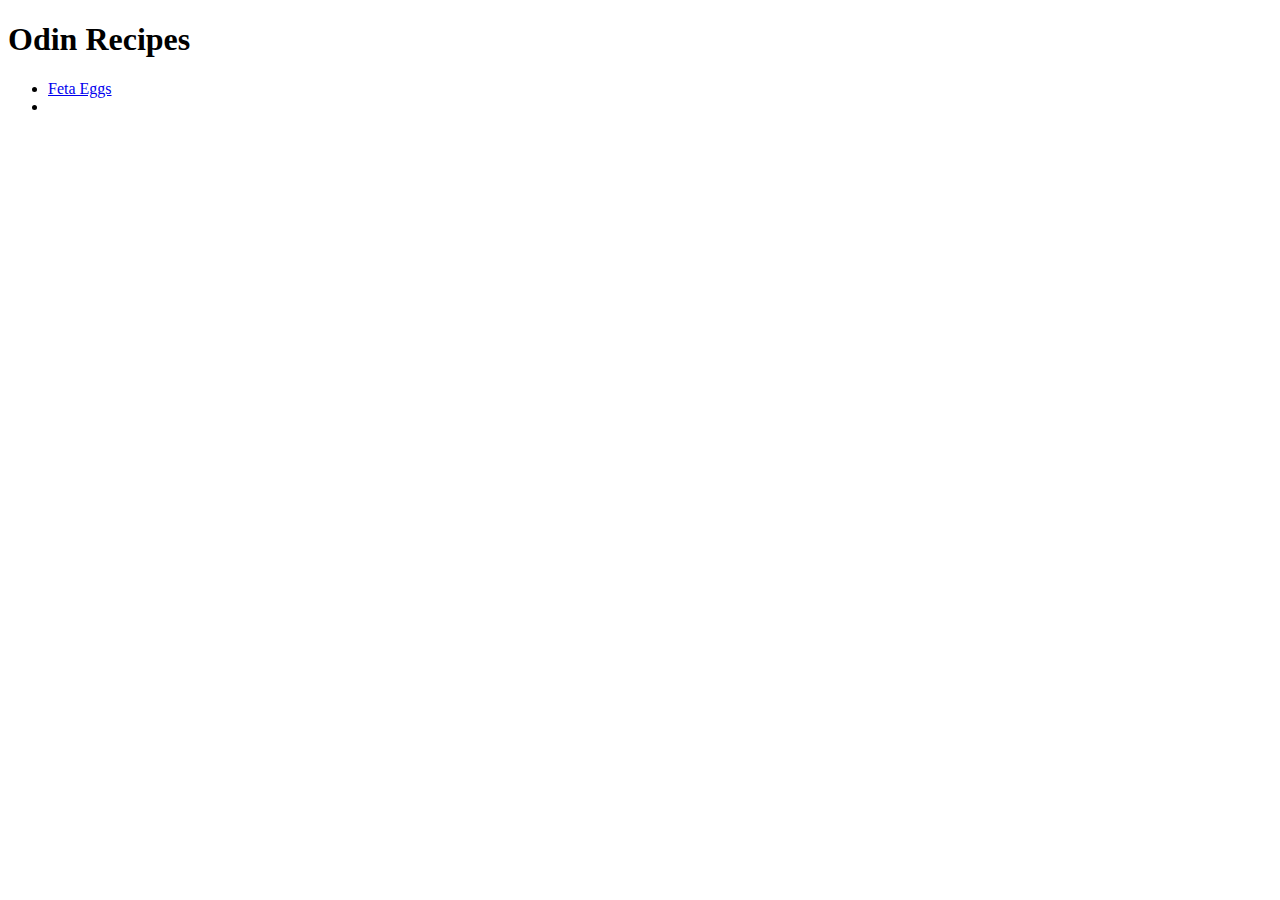
==== index.html @ 8c756f8e "Construct index.html for recipes project" ====
<!DOCTYPE html>
<html lang="en">
<head>
    <meta charset="UTF-8">
    <meta http-equiv="X-UA-Compatible" content="IE=edge">
    <meta name="viewport" content="width=device-width, initial-scale=1.0">
    <title>Odin Recipes</title>
</head>
<body>
    <h1>Odin Recipes</h1>
    <ul>
        <li><a href="recipes/feta-eggs-recipe.html">Feta Eggs</a></li>
        <li></li>
    </ul>
</body>
</html>
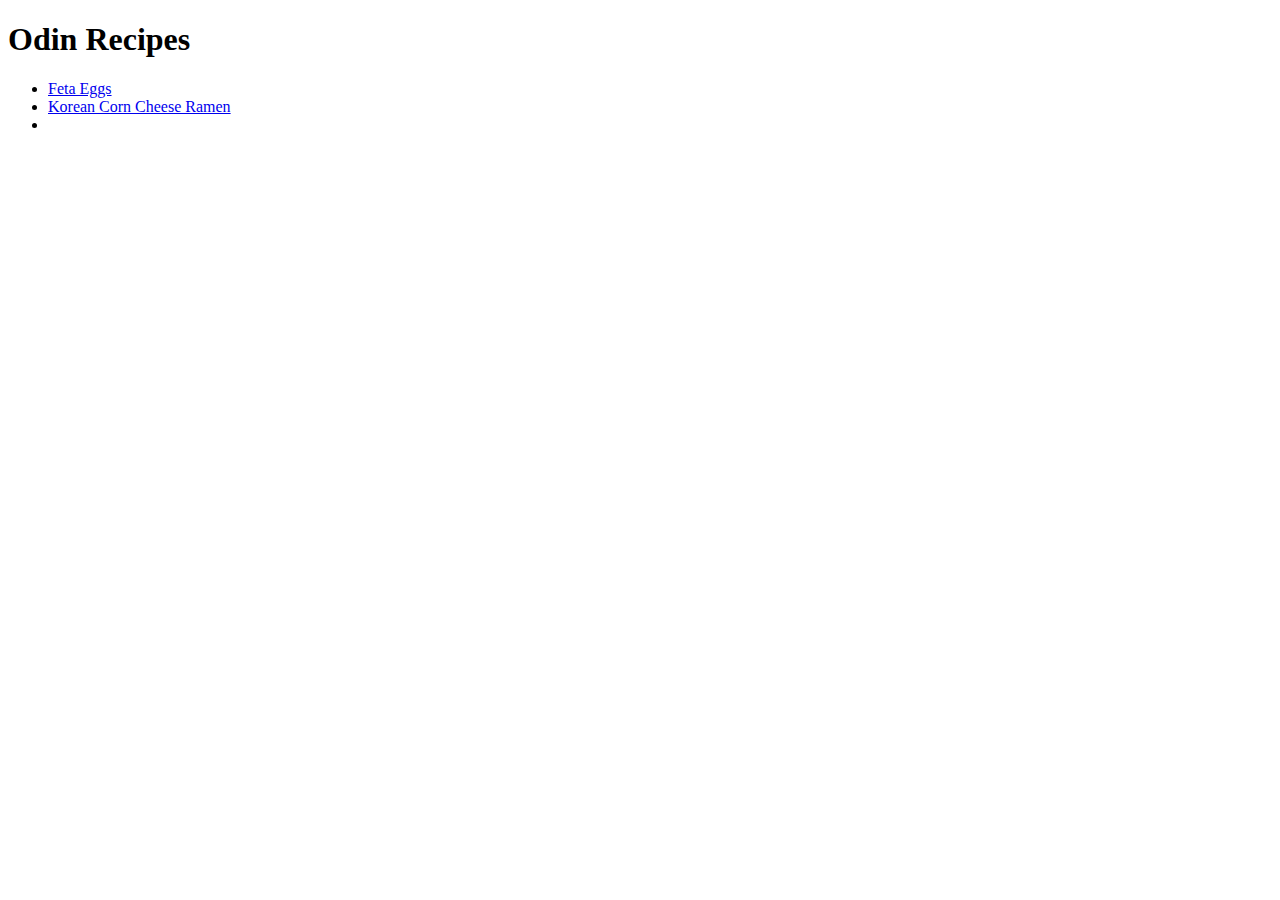
==== commit 9833dba0: "Add korean-corn-cheese-ramen-recipe.html" ====
--- a/index.html
+++ b/index.html
@@ -10,6 +10,7 @@
     <h1>Odin Recipes</h1>
     <ul>
         <li><a href="recipes/feta-eggs-recipe.html">Feta Eggs</a></li>
+        <li><a href="recipes/korean-corn-cheese-ramen.html">Korean Corn Cheese Ramen</a></li>
         <li></li>
     </ul>
 </body>
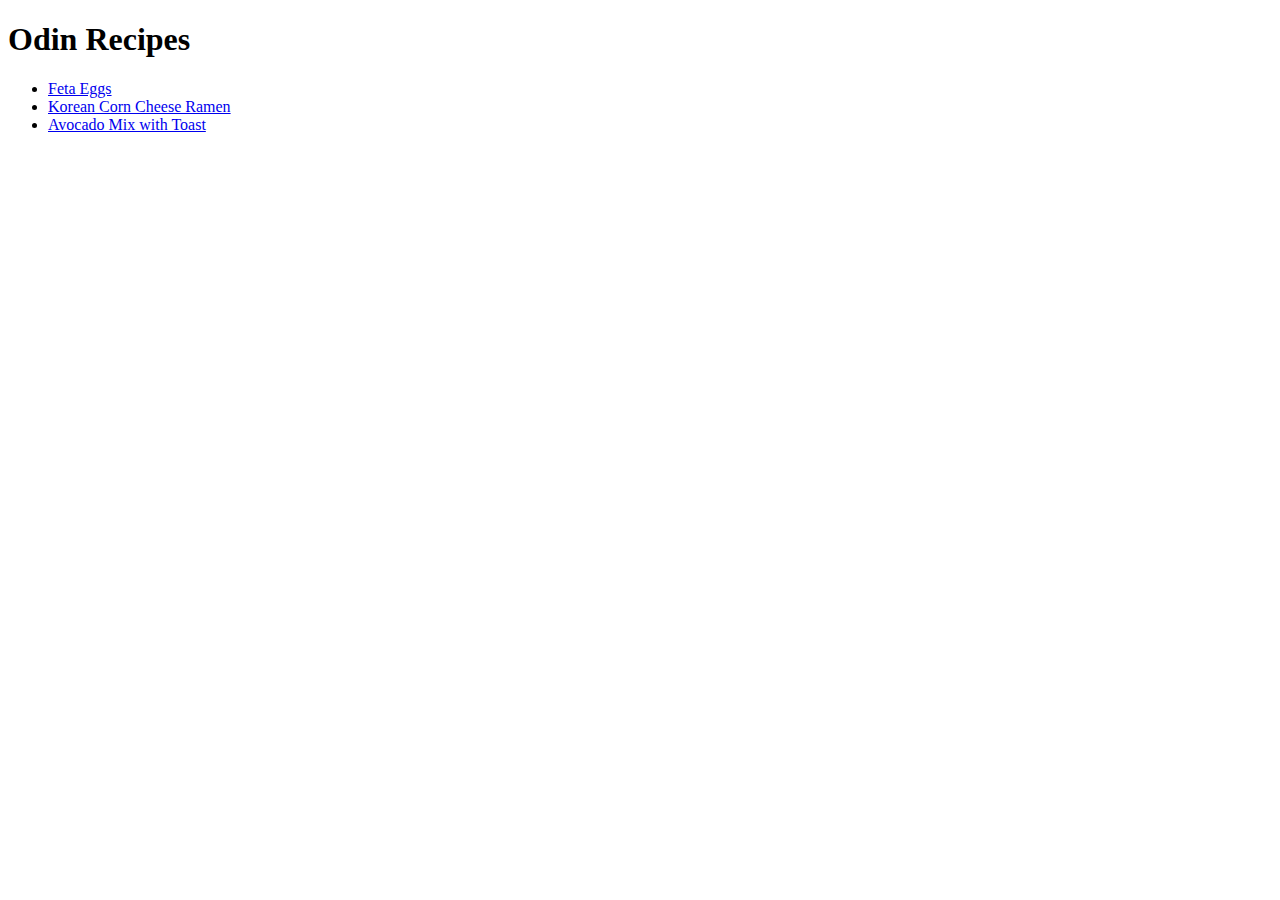
==== commit 6f641ee8: "Add avocado-mix-toast.html" ====
--- a/index.html
+++ b/index.html
@@ -11,7 +11,7 @@
     <ul>
         <li><a href="recipes/feta-eggs-recipe.html">Feta Eggs</a></li>
         <li><a href="recipes/korean-corn-cheese-ramen.html">Korean Corn Cheese Ramen</a></li>
-        <li></li>
+        <li><a href="recipes/avocado-mix-toast.html">Avocado Mix with Toast</a></li>
     </ul>
 </body>
 </html>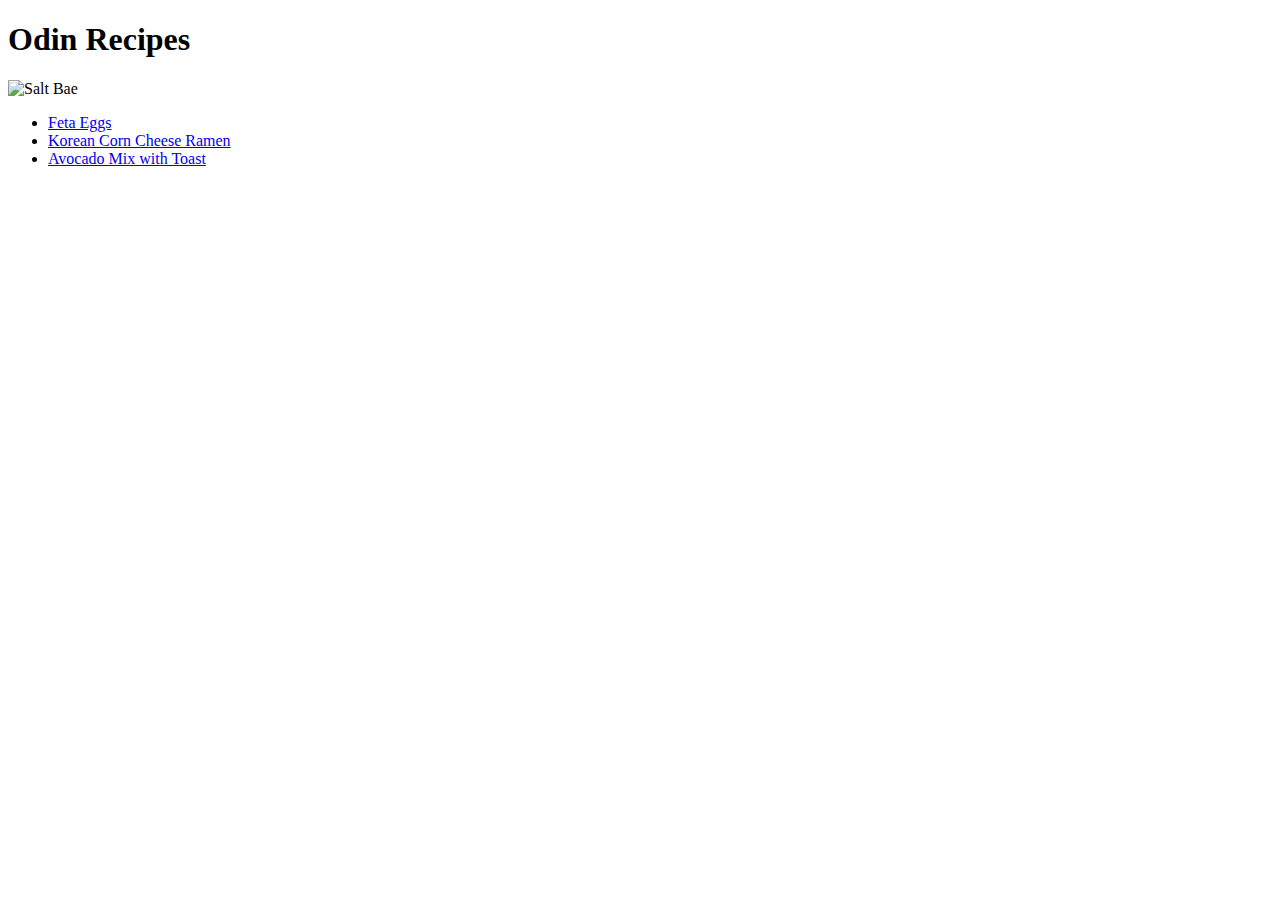
==== commit 795d45b4: "Update index.html" ====
--- a/index.html
+++ b/index.html
@@ -8,6 +8,7 @@
 </head>
 <body>
     <h1>Odin Recipes</h1>
+    <img src="https://media-cldnry.s-nbcnews.com/image/upload/t_fit-760w,f_auto,q_auto:best/newscms/2017_05/1890591/170203-salt-bae-mn-1530.jpg" alt="Salt Bae">
     <ul>
         <li><a href="recipes/feta-eggs-recipe.html">Feta Eggs</a></li>
         <li><a href="recipes/korean-corn-cheese-ramen.html">Korean Corn Cheese Ramen</a></li>
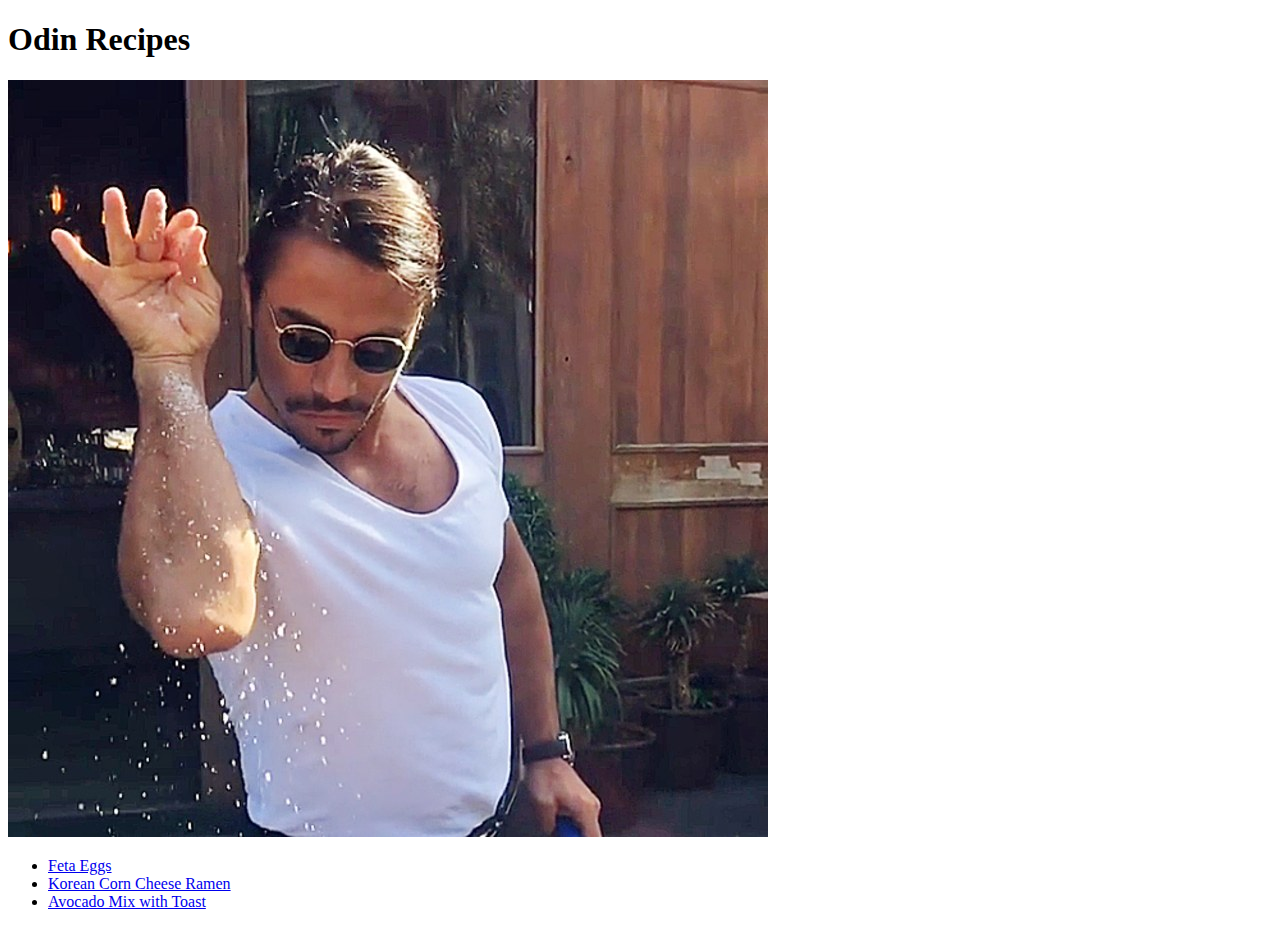
==== commit 0c2ee4a9: "Embed local images and update HTML files" ====
--- a/index.html
+++ b/index.html
@@ -8,7 +8,7 @@
 </head>
 <body>
     <h1>Odin Recipes</h1>
-    <img src="https://media-cldnry.s-nbcnews.com/image/upload/t_fit-760w,f_auto,q_auto:best/newscms/2017_05/1890591/170203-salt-bae-mn-1530.jpg" alt="Salt Bae">
+    <img src="images/salt-bae.jpeg" alt="Salt Bae">
     <ul>
         <li><a href="recipes/feta-eggs-recipe.html">Feta Eggs</a></li>
         <li><a href="recipes/korean-corn-cheese-ramen.html">Korean Corn Cheese Ramen</a></li>
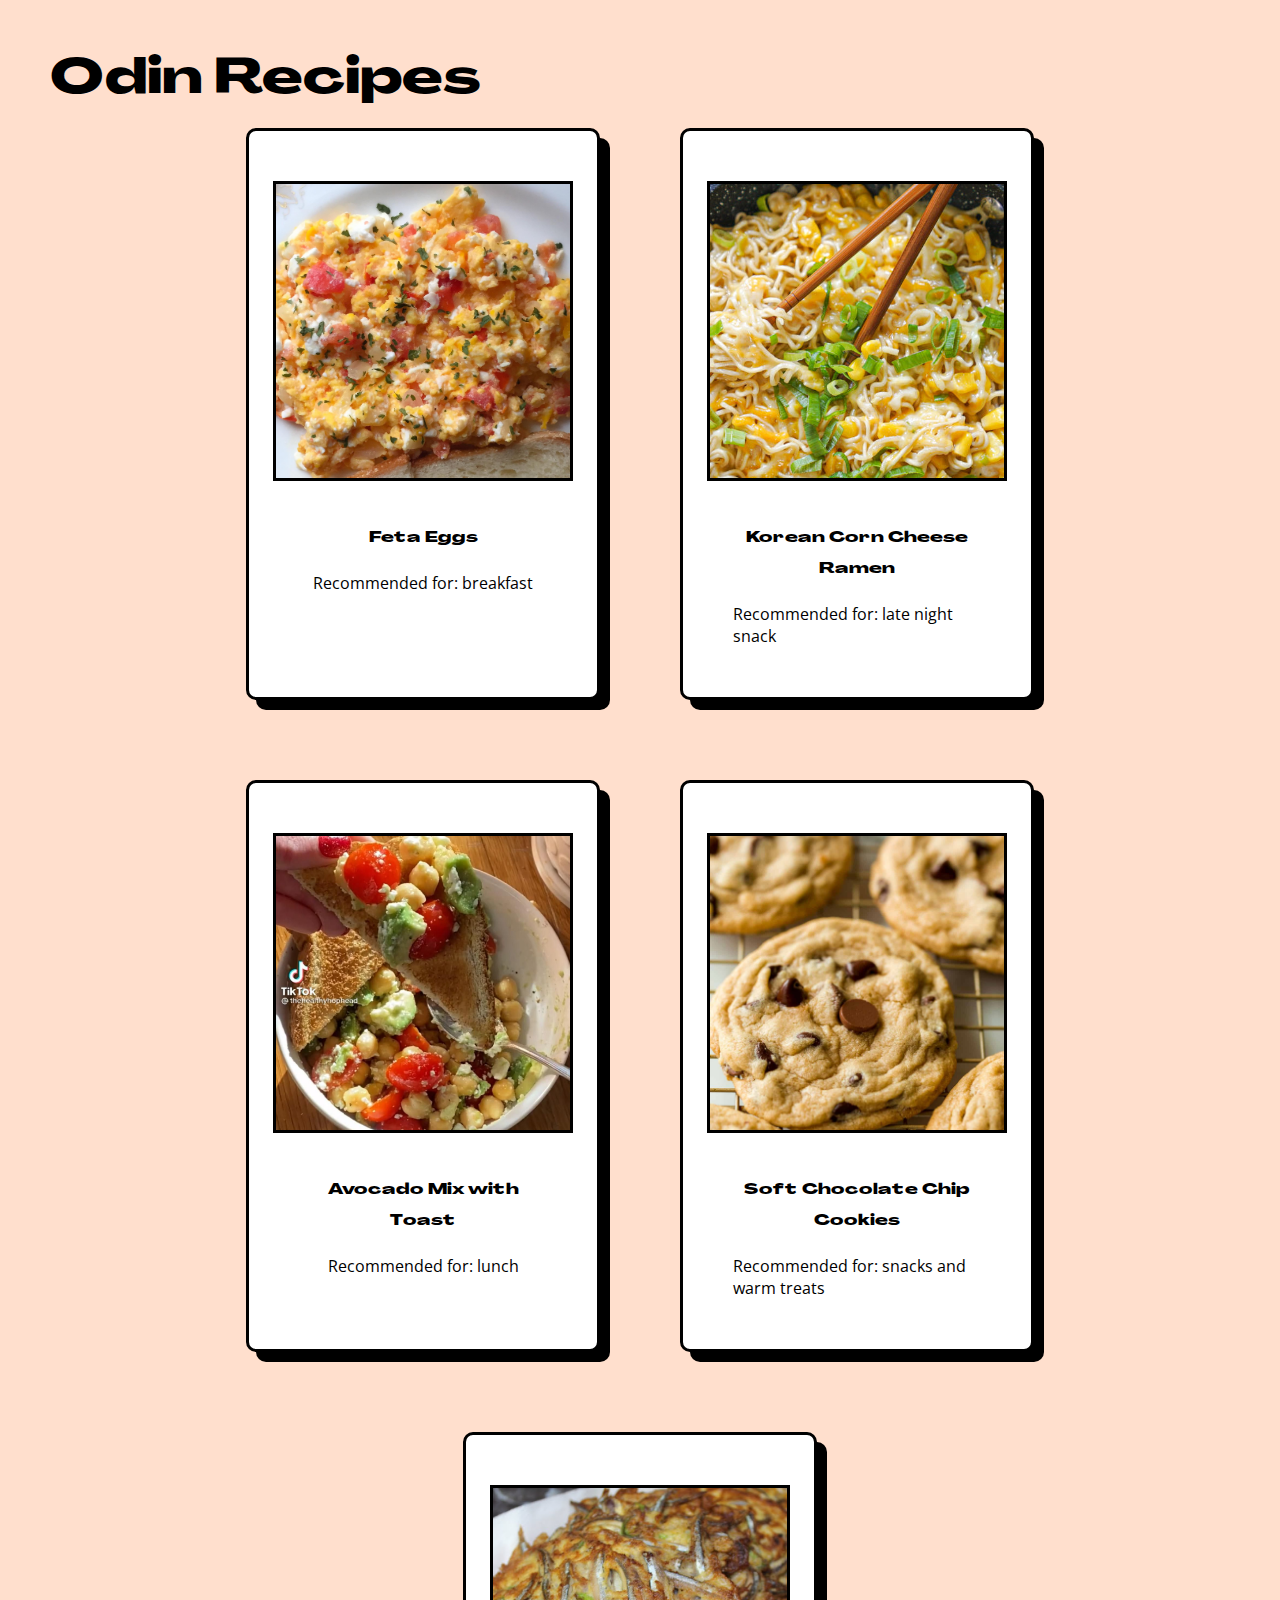
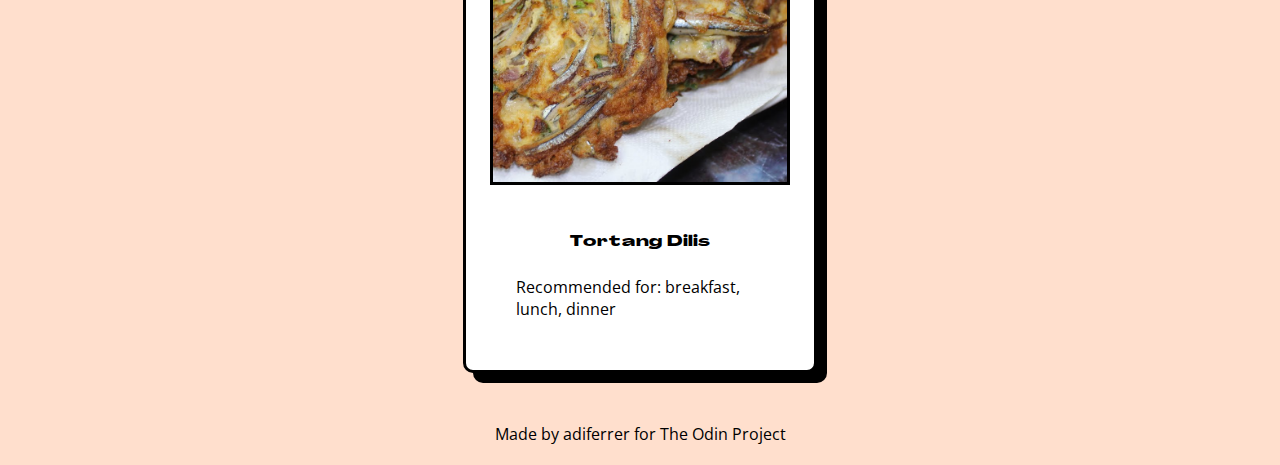
==== commit 0f7b9d6c: "Add CSS for main recipes page" ====
--- a/index.html
+++ b/index.html
@@ -5,14 +5,41 @@
     <meta http-equiv="X-UA-Compatible" content="IE=edge">
     <meta name="viewport" content="width=device-width, initial-scale=1.0">
     <title>Odin Recipes</title>
+    <link rel="stylesheet" href="style.css">
 </head>
 <body>
-    <h1>Odin Recipes</h1>
-    <img src="images/salt-bae.jpeg" alt="Salt Bae">
-    <ul>
-        <li><a href="recipes/feta-eggs-recipe.html">Feta Eggs</a></li>
-        <li><a href="recipes/korean-corn-cheese-ramen.html">Korean Corn Cheese Ramen</a></li>
-        <li><a href="recipes/avocado-mix-toast.html">Avocado Mix with Toast</a></li>
-    </ul>
+   <header>
+         <h1>Odin Recipes</h1>
+   </header>
+   <main>
+    <div class="main-page-recipes">
+        <img src="./images/feta-eggs.jpeg" alt="Feta Eggs picture on toast">
+        <h2><a href="recipes/feta-eggs-recipe.html" class="main-page-links">Feta Eggs</a></h2>
+        <p>Recommended for: breakfast</p>
+    </div>
+    <div class="main-page-recipes">
+        <img src="./images/korean-ramen.jpeg" alt="Korean ramen with corn and cheese picture">
+        <h2><a href="recipes/korean-corn-cheese-ramen.html" class="main-page-links">Korean Corn Cheese Ramen</a></h2>
+        <p>Recommended for: late night snack</p>
+    </div>
+    <div class="main-page-recipes">
+        <img src="./images/avocado-mix.jpeg" alt="">
+        <h2><a href="recipes/avocado-mix-toast.html" class="main-page-links">Avocado Mix with Toast</a></h2> 
+        <p>Recommended for: lunch</p>
+    </div>
+    <div class="main-page-recipes">
+        <img src="./images/soft-choco-cookies.jpeg" alt="">
+        <h2><a href="" class="main-page-links">Soft Chocolate Chip Cookies</a></h2> 
+        <p>Recommended for: snacks and warm treats</p>
+    </div>
+    <div class="main-page-recipes">
+        <img src="./images/tortang-dilis.jpeg" alt="">
+        <h2><a href="" class="main-page-links">Tortang Dilis</a></h2> 
+        <p>Recommended for: breakfast, lunch, dinner</p>
+    </div>
+   </main>
+   <footer>
+       Made by <a href="https://github.com/adiferrer" target="_blank">adiferrer</a> for <a href="https://www.theodinproject.com/lessons/foundations-recipes" target="_blank">The Odin Project</a>
+   </footer>
 </body>
 </html>--- a/style.css
+++ b/style.css
@@ -0,0 +1,94 @@
+@import url('https://fonts.googleapis.com/css2?family=Open+Sans:wght@300&display=swap');
+
+@font-face {
+    font-family: 'Agrandir Black';
+    src: url('./fonts/Agrandir-GrandHeavy.woff2') format('woff2'),
+      url('./fonts/Agrandir-GrandHeavy.woff') format('woff');
+}
+
+:root {
+    --light-beige: #ffdfcd;
+}
+
+/* Path: style.css */
+
+* {
+    box-sizing: border-box;
+    margin: 0;
+    padding: 0;
+}
+
+body {
+    width: 100vw;
+    padding: 50px 50px 20px 50px;
+    background-color: var(--light-beige);
+    font-family: 'Open Sans', sans-serif;
+    display: flex;
+    flex-direction: column;
+    justify-content: center;
+}
+
+header > h1 {
+    font-size: 3rem;
+    margin-bottom: 1rem;
+}
+
+h1, 
+h2 {
+    font-family: 'Agrandir Black', sans-serif;
+}
+
+main {
+    display: inherit;
+    flex-wrap: wrap;
+    justify-content: center;
+    gap: 5rem;
+}
+
+.main-page-recipes  {
+    max-width: 30%;
+    padding: 50px;
+    background-color: white;
+    border: 3px solid black;
+    border-radius: 10px;
+    box-shadow: 10px 10px black;
+
+    
+    display: flex;
+    flex-direction: column;
+    align-items: center;
+}
+
+.main-page-recipes > img {
+    width: 300px;
+    height: 300px;
+    border: 3px solid black;
+    object-fit: cover;
+}
+
+.main-page-recipes > h2 {
+    text-align: center;
+    margin-top: 40px;
+}
+
+.main-page-recipes > p {
+    margin-top: 20px;
+}
+
+.main-page-links {
+    font-size: 0.95rem;
+}
+
+a {
+    color: black;
+    text-decoration: none;
+}
+
+a:hover {
+    text-decoration: underline;
+}
+
+footer {
+    margin-top: 50px;
+    text-align: center;
+}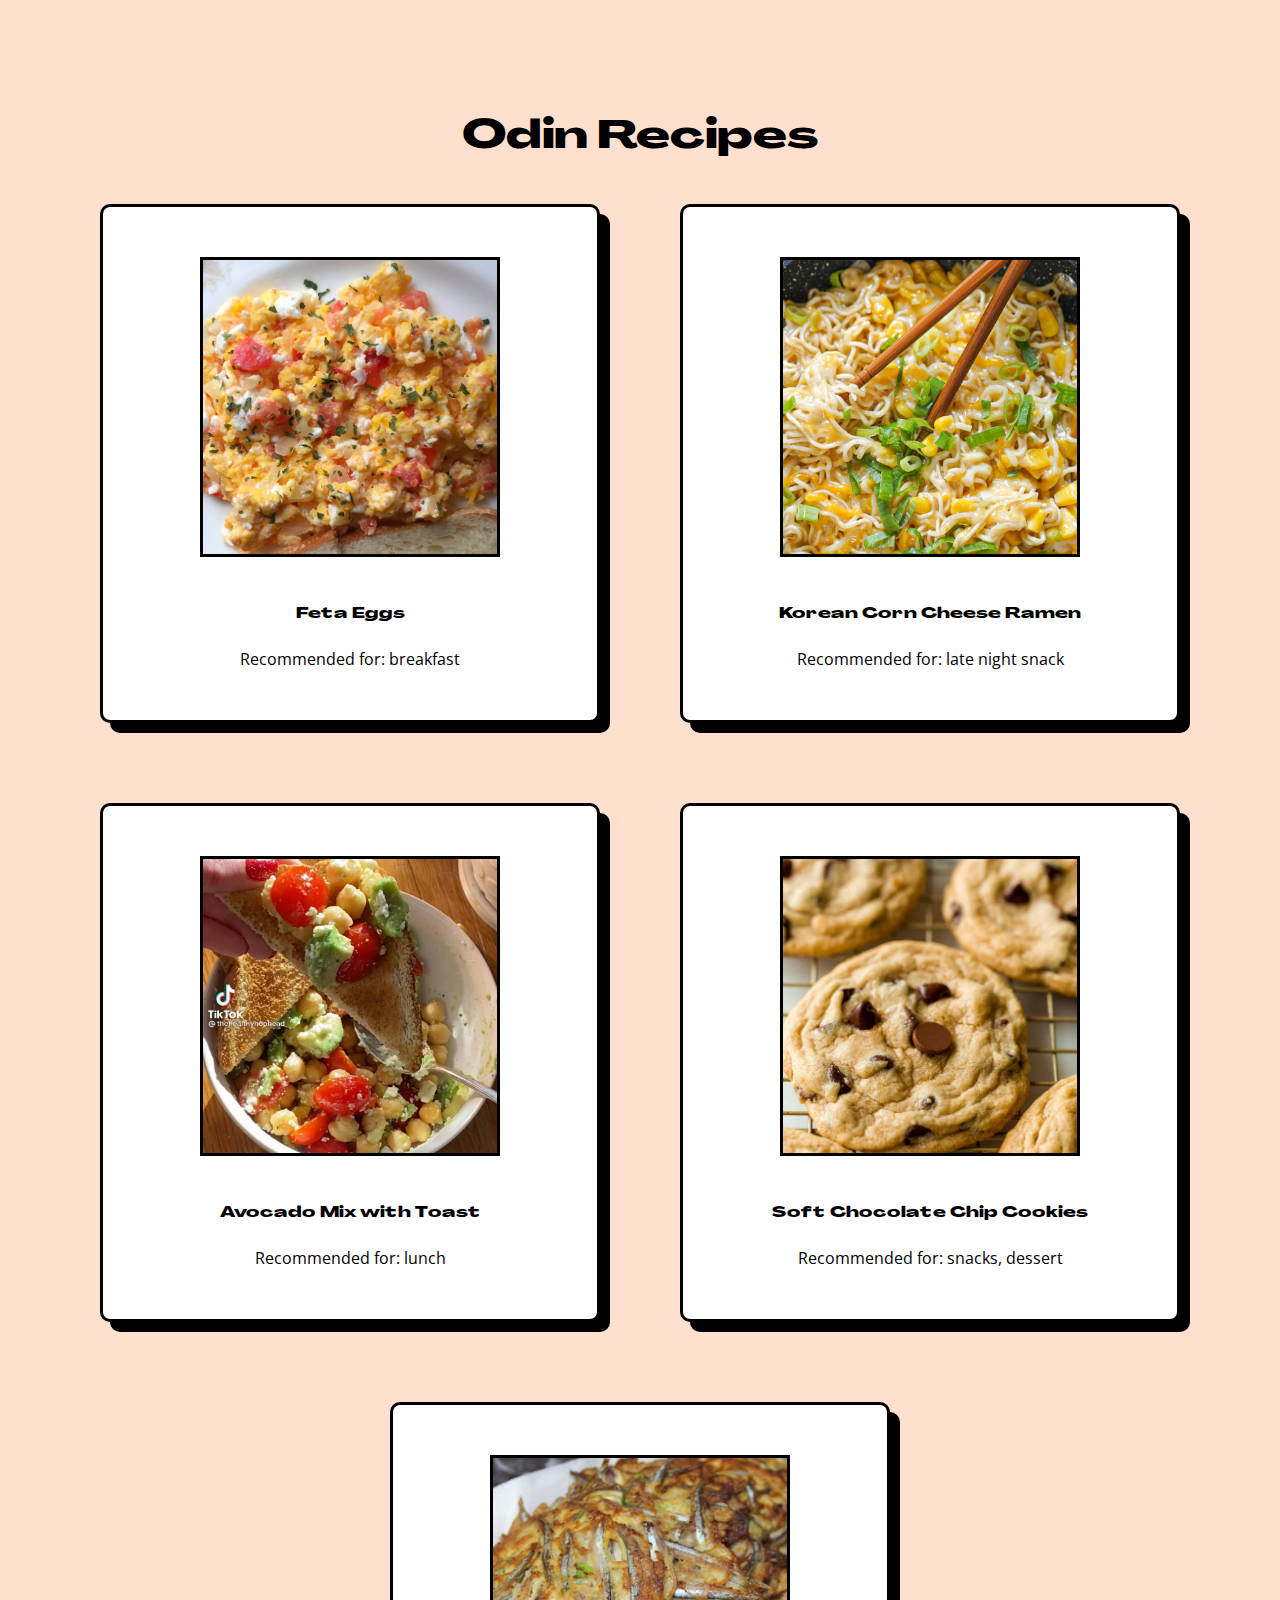
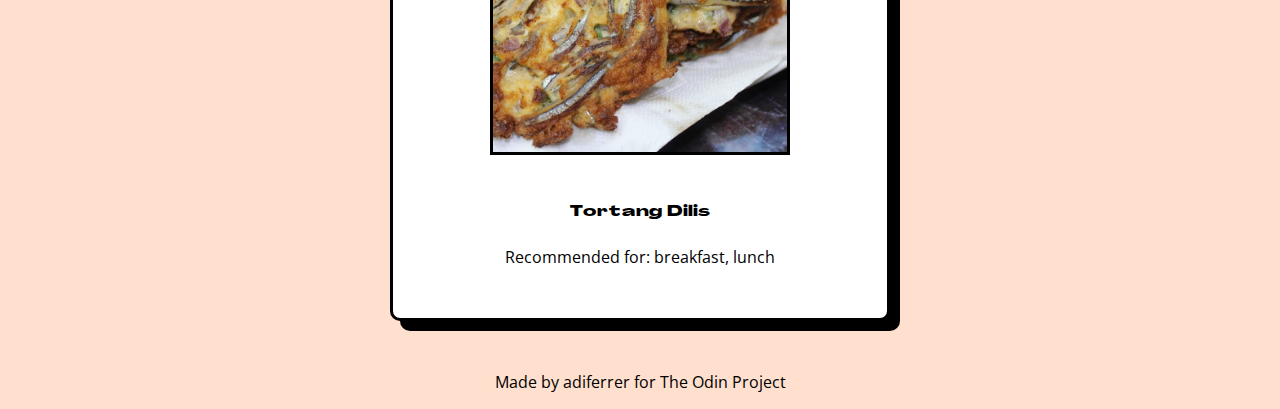
==== commit e9f20a01: "Add mobile layout and additional recipes" ====
--- a/index.html
+++ b/index.html
@@ -1,5 +1,6 @@
 <!DOCTYPE html>
 <html lang="en">
+
 <head>
     <meta charset="UTF-8">
     <meta http-equiv="X-UA-Compatible" content="IE=edge">
@@ -7,39 +8,43 @@
     <title>Odin Recipes</title>
     <link rel="stylesheet" href="style.css">
 </head>
-<body>
-   <header>
-         <h1>Odin Recipes</h1>
-   </header>
-   <main>
-    <div class="main-page-recipes">
-        <img src="./images/feta-eggs.jpeg" alt="Feta Eggs picture on toast">
-        <h2><a href="recipes/feta-eggs-recipe.html" class="main-page-links">Feta Eggs</a></h2>
-        <p>Recommended for: breakfast</p>
-    </div>
-    <div class="main-page-recipes">
-        <img src="./images/korean-ramen.jpeg" alt="Korean ramen with corn and cheese picture">
-        <h2><a href="recipes/korean-corn-cheese-ramen.html" class="main-page-links">Korean Corn Cheese Ramen</a></h2>
-        <p>Recommended for: late night snack</p>
-    </div>
-    <div class="main-page-recipes">
-        <img src="./images/avocado-mix.jpeg" alt="">
-        <h2><a href="recipes/avocado-mix-toast.html" class="main-page-links">Avocado Mix with Toast</a></h2> 
-        <p>Recommended for: lunch</p>
-    </div>
-    <div class="main-page-recipes">
-        <img src="./images/soft-choco-cookies.jpeg" alt="">
-        <h2><a href="" class="main-page-links">Soft Chocolate Chip Cookies</a></h2> 
-        <p>Recommended for: snacks and warm treats</p>
-    </div>
-    <div class="main-page-recipes">
-        <img src="./images/tortang-dilis.jpeg" alt="">
-        <h2><a href="" class="main-page-links">Tortang Dilis</a></h2> 
-        <p>Recommended for: breakfast, lunch, dinner</p>
-    </div>
-   </main>
-   <footer>
-       Made by <a href="https://github.com/adiferrer" target="_blank">adiferrer</a> for <a href="https://www.theodinproject.com/lessons/foundations-recipes" target="_blank">The Odin Project</a>
-   </footer>
+
+<body class="main-page">
+    <header>
+        <h1>Odin Recipes</h1>
+    </header>
+    <main>
+        <div class="main-page-recipes">
+            <img src="./images/feta-eggs.jpeg" alt="Feta Eggs picture on toast">
+            <h2><a href="recipes/feta-eggs-recipe.html" class="main-page-links">Feta Eggs</a></h2>
+            <p>Recommended for: breakfast</p>
+        </div>
+        <div class="main-page-recipes">
+            <img src="./images/korean-ramen.jpeg" alt="Korean ramen with corn and cheese picture">
+            <h2><a href="recipes/korean-corn-cheese-ramen.html" class="main-page-links">Korean Corn Cheese Ramen</a>
+            </h2>
+            <p>Recommended for: late night snack</p>
+        </div>
+        <div class="main-page-recipes">
+            <img src="./images/avocado-mix.jpeg" alt="">
+            <h2><a href="recipes/avocado-mix-toast.html" class="main-page-links">Avocado Mix with Toast</a></h2>
+            <p>Recommended for: lunch</p>
+        </div>
+        <div class="main-page-recipes">
+            <img src="./images/soft-choco-cookies.jpeg" alt="">
+            <h2><a href="./recipes/soft-cookies.html" class="main-page-links">Soft Chocolate Chip Cookies</a></h2>
+            <p>Recommended for: snacks, dessert</p>
+        </div>
+        <div class="main-page-recipes">
+            <img src="./images/tortang-dilis.jpeg" alt="">
+            <h2><a href="./recipes/tortang-dilis.html" class="main-page-links">Tortang Dilis</a></h2>
+            <p>Recommended for: breakfast, lunch</p>
+        </div>
+    </main>
+    <footer>
+        Made by <a href="https://github.com/adiferrer" target="_blank">adiferrer</a> for <a
+            href="https://www.theodinproject.com/lessons/foundations-recipes" target="_blank">The Odin Project</a>
+    </footer>
 </body>
+
 </html>--- a/style.css
+++ b/style.css
@@ -3,15 +3,15 @@
 @font-face {
     font-family: 'Agrandir Black';
     src: url('./fonts/Agrandir-GrandHeavy.woff2') format('woff2'),
-      url('./fonts/Agrandir-GrandHeavy.woff') format('woff');
+        url('./fonts/Agrandir-GrandHeavy.woff') format('woff');
 }
 
 :root {
     --light-beige: #ffdfcd;
-}
-
-/* Path: style.css */
-
+    --pastel-blue: #d8f7ff;
+}
+
+/* for all pages */
 * {
     box-sizing: border-box;
     margin: 0;
@@ -19,76 +19,217 @@
 }
 
 body {
+    font-family: 'Open Sans', sans-serif;
+    padding: 2em 2em 1em;
+}
+
+h1,
+h2 {
+    font-family: 'Agrandir Black', sans-serif;
+}
+
+header>h1 {
+    font-size: 2.5rem;
+    margin: 2em 0 1em;
+    text-align: center;
+}
+
+a,
+a:visited {
+    color: black;
+    text-decoration: none;
+}
+
+a:hover {
+    text-decoration: underline;
+}
+
+footer {
+    margin-top: 50px;
+    text-align: center;
+}
+
+/* for index.html */
+body.main-page {
     width: 100vw;
-    padding: 50px 50px 20px 50px;
-    background-color: var(--light-beige);
-    font-family: 'Open Sans', sans-serif;
+
     display: flex;
     flex-direction: column;
     justify-content: center;
-}
-
-header > h1 {
-    font-size: 3rem;
-    margin-bottom: 1rem;
-}
-
-h1, 
-h2 {
-    font-family: 'Agrandir Black', sans-serif;
-}
-
-main {
-    display: inherit;
+    background-color: var(--light-beige);
+}
+
+.main-page-recipes>img,
+.recipe-one>img {
+    width: 300px;
+    height: 300px;
+    border: 3px solid black;
+    object-fit: cover;
+}
+
+.main-page>main {
+    display: flex;
     flex-wrap: wrap;
     justify-content: center;
     gap: 5rem;
 }
 
-.main-page-recipes  {
-    max-width: 30%;
+.main-page-recipes {
+    width: 500px;
     padding: 50px;
     background-color: white;
     border: 3px solid black;
     border-radius: 10px;
-    box-shadow: 10px 10px black;
-
-    
+
     display: flex;
     flex-direction: column;
     align-items: center;
-}
-
-.main-page-recipes > img {
-    width: 300px;
-    height: 300px;
+    box-shadow: 10px 10px black;
+    transition: box-shadow 0.8s ease-in-out;
+}
+
+.main-page-recipes>h2 {
+    text-align: center;
+    margin-top: 40px;
+}
+
+.main-page-recipes>p {
+    margin-top: 20px;
+}
+
+.main-page-links {
+    font-size: 0.95rem;
+}
+
+/* for recipes HTML pages */
+body.recipe-blog {
+    background-color: var(--pastel-blue);
+
+    display: flex;
+    flex-direction: column;
+}
+
+.recipe-part-one,
+.recipe-part-two {
+    display: flex;
+}
+
+.recipe-part-one {
+    height: 80vh;
+    justify-content: center;
+    align-items: center;
+    gap: 1em;
+    background-color: white;
+    border: 2px solid black;
+    border-radius: 15px;
+    margin: 1em 0 5em;
+
+    box-shadow: 10px 10px black;
+    transition: box-shadow 0.8s ease-in-out;
+}
+
+.recipe-part-one>div {
+    text-align: left;
+    width: 50%;
+}
+
+.recipe-part-one>img {
+    width: 400px;
+    height: 400px;
     border: 3px solid black;
     object-fit: cover;
 }
 
-.main-page-recipes > h2 {
-    text-align: center;
-    margin-top: 40px;
-}
-
-.main-page-recipes > p {
-    margin-top: 20px;
-}
-
-.main-page-links {
-    font-size: 0.95rem;
-}
-
-a {
-    color: black;
-    text-decoration: none;
-}
-
-a:hover {
+.recipe-part-two {
+    gap: 1em;
+}
+
+.ingredients {
+    width: 40%;
+    background-color: white;
+    border: 2px solid black;
+    border-radius: 15px;
+    padding: 1em;
+    box-shadow: 10px 10px black;
+    transition: box-shadow 0.8s ease-in-out;
+
+    height: max-content;
+}
+
+.ingredients>ul,
+.steps>ol {
+    padding-left: 1.5em;
+    line-height: 2;
+}
+
+.steps {
+    padding: 1em;
+}
+
+.original-post {
+    margin-top: 2em;
+}
+
+.original-post a {
     text-decoration: underline;
 }
 
-footer {
-    margin-top: 50px;
-    text-align: center;
+/* media queries */
+@media screen and (max-width: 1026px) {
+    .recipe-part-one {
+        padding: 1em;
+        flex-direction: column-reverse;
+        height: max-content;
+    }
+
+    .recipe-part-one>div {
+        width: 80%;
+    }
+}
+
+@media screen and (max-width: 600px) {
+    .main-page>main {
+        gap: 2rem;
+    }
+
+    .main-page-recipes {
+        width: 100%;
+    }
+
+    .main-page-recipes>img {
+        width: 50vw;
+        height: 50vw;
+    }
+
+    .recipe-part-one {
+        margin-bottom: 2em;
+    }
+
+    .recipe-part-one>div>h1,
+    .recipe-part-two h2 {
+        font-size: 1.3em;
+    }
+
+    .recipe-part-one>div>p,
+    .recipe-part-two ul li,
+    .recipe-part-two ol li {
+        font-size: 0.8em;
+    }
+
+    .recipe-part-one>img {
+        width: 60vw;
+        height: 60vw;
+    }
+
+    .recipe-part-two {
+        flex-direction: column;
+    }
+
+    .ingredients {
+        width: 100%;
+    }
+
+    .original-post {
+        margin-top: 0;
+    }
 }